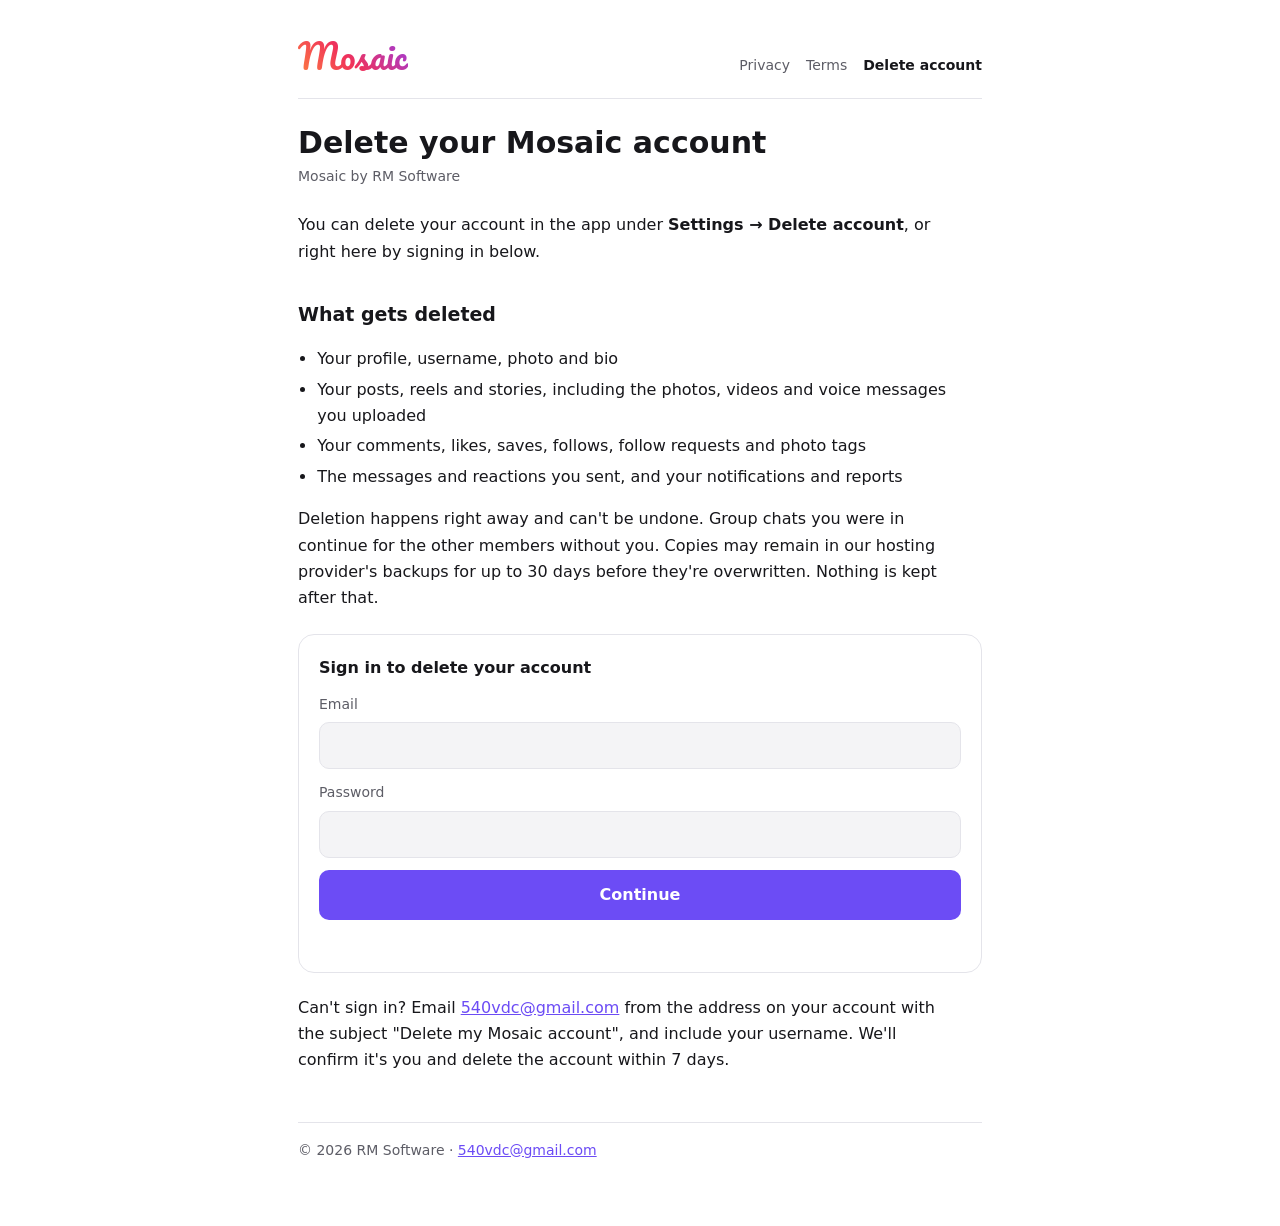
==== mosaic/delete-account.html @ f6efe1b0 "Mosaic web 1.2: privacy policy, terms, account deletion page Co-Authored-By: Claude Opus 5.5 <norepl" ====
<!doctype html>
<html lang="en">
<head>
<meta charset="utf-8">
<meta name="viewport" content="width=device-width, initial-scale=1, viewport-fit=cover">
<title>Delete Your Mosaic Account</title>
<link rel="stylesheet" href="legal.css">
</head>
<body>
<div class="wrap">
  <header><a class="logo" href="./">Mosaic</a>
    <nav><a href="privacy.html">Privacy</a><a href="terms.html">Terms</a><a href="delete-account.html" aria-current="page">Delete account</a></nav></header>

  <h1>Delete your Mosaic account</h1>
  <p class="updated">Mosaic by RM Software</p>

  <p>You can delete your account in the app under <b>Settings → Delete account</b>, or right here by signing in below.</p>

  <h2>What gets deleted</h2>
  <ul>
    <li>Your profile, username, photo and bio</li>
    <li>Your posts, reels and stories, including the photos, videos and voice messages you uploaded</li>
    <li>Your comments, likes, saves, follows, follow requests and photo tags</li>
    <li>The messages and reactions you sent, and your notifications and reports</li>
  </ul>
  <p>Deletion happens right away and can't be undone. Group chats you were in continue for the other members without you. Copies may remain in our hosting provider's backups for up to 30 days before they're overwritten. Nothing is kept after that.</p>

  <form class="card" id="signin" novalidate>
    <b>Sign in to delete your account</b>
    <label for="email">Email<input type="email" id="email" autocomplete="email" required></label>
    <label for="password">Password<input type="password" id="password" autocomplete="current-password" required></label>
    <button type="submit" id="signin-btn">Continue</button>
    <div class="msg" id="signin-msg" role="status"></div>
  </form>

  <div class="card" id="confirm" hidden>
    <b>Delete <span id="who"></span>?</b>
    <p style="margin:0">This permanently deletes the account and everything listed above.</p>
    <label for="typed">Type DELETE to confirm<input type="text" id="typed" autocomplete="off" autocapitalize="characters"></label>
    <button class="danger" id="delete-btn" disabled>Delete my account</button>
    <button class="plain" id="cancel-btn" type="button">Cancel</button>
    <div class="msg" id="confirm-msg" role="status"></div>
  </div>

  <div class="card" id="done" hidden>
    <b>Your account was deleted.</b>
    <p style="margin:0">Your profile and everything you posted or sent have been removed from Mosaic.</p>
  </div>

  <p>Can't sign in? Email <a href="mailto:540vdc@gmail.com?subject=Delete%20my%20Mosaic%20account">540vdc@gmail.com</a> from the address on your account with the subject "Delete my Mosaic account", and include your username. We'll confirm it's you and delete the account within 7 days.</p>

  <footer>© 2026 RM Software · <a href="mailto:540vdc@gmail.com">540vdc@gmail.com</a></footer>
</div>

<script src="config.js"></script>
<script src="lib/supabase.js"></script>
<script>
'use strict';
(function () {
  const $ = id => document.getElementById(id);
  const cfg = window.MOSAIC_CONFIG || {};
  const say = (id, text, isErr) => { const m = $(id); m.textContent = text; m.classList.toggle('err', !!isErr); };
  if (!window.supabase || !cfg.url || !cfg.key) {
    say('signin-msg', "Sign-in isn't available on this page right now. Use the app, or email us at the address below.", true);
    $('signin-btn').disabled = true;
    return;
  }
  // A separate storage key keeps this page from signing anyone out of the web app.
  const sb = supabase.createClient(cfg.url, cfg.key, { auth: { persistSession: false, storageKey: 'mosaic_delete_page' } });
  let user = null;

  $('signin').addEventListener('submit', async e => {
    e.preventDefault();
    const email = $('email').value.trim(), password = $('password').value;
    if (!email || !password) { say('signin-msg', 'Enter your email and password.', true); return; }
    $('signin-btn').disabled = true; say('signin-msg', 'Signing in…');
    const { data, error } = await sb.auth.signInWithPassword({ email, password });
    $('signin-btn').disabled = false;
    if (error) {
      const text = /invalid/i.test(error.message) ? 'Incorrect email or password.'
        : /fetch|network/i.test(error.message) ? "Couldn't reach Mosaic. Check your connection and try again." : error.message;
      say('signin-msg', text, true); return;
    }
    user = data.user;
    const { data: profile } = await sb.from('profiles').select('username').eq('id', user.id).maybeSingle();
    $('who').textContent = profile ? '@' + profile.username : email;
    say('signin-msg', '');
    $('signin').hidden = true; $('confirm').hidden = false; $('typed').focus();
  });

  $('typed').addEventListener('input', () => { $('delete-btn').disabled = $('typed').value.trim().toUpperCase() !== 'DELETE'; });

  $('cancel-btn').addEventListener('click', async () => {
    await sb.auth.signOut({ scope: 'local' }).catch(() => {});
    user = null; $('typed').value = ''; $('password').value = '';
    $('confirm').hidden = true; $('signin').hidden = false;
  });

  $('delete-btn').addEventListener('click', async () => {
    $('delete-btn').disabled = true; say('confirm-msg', 'Deleting your files…');
    try {
      const bucket = sb.storage.from('media');
      for (;;) {
        const { data, error } = await bucket.list(user.id, { limit: 1000 });
        if (error) throw error;
        const paths = (data || []).filter(f => f.name && f.id).map(f => `${user.id}/${f.name}`);
        if (!paths.length) break;
        const r = await bucket.remove(paths);
        if (r.error) throw r.error;
        if (paths.length < 1000) break;
      }
      say('confirm-msg', 'Deleting your account…');
      const { error } = await sb.rpc('delete_my_account');
      if (error) throw error;
      await sb.auth.signOut({ scope: 'local' }).catch(() => {});
      $('confirm').hidden = true; $('done').hidden = false;
    } catch (err) {
      $('delete-btn').disabled = false;
      say('confirm-msg', "Something went wrong and your account wasn't deleted: " + (err.message || err) + '. Try again, or email us.', true);
    }
  });
})();
</script>
</body>
</html>
---- mosaic/legal.css ----
/* Mosaic — shared style for the public pages (privacy, terms, account deletion). (c) RM Software */
@font-face { font-family: "Pacifico"; src: url("fonts/pacifico.woff2") format("woff2"); font-display: swap; }
:root {
  --bg: #ffffff; --bg2: #f4f4f6; --fg: #17171b; --fg2: #5d5d66; --line: #e4e4ea;
  --accent: #6c4cf5; --danger: #e0244d;
  --brand: linear-gradient(45deg, #ff8a3d, #f0325a 45%, #8f3cf2);
  color-scheme: light;
}
@media (prefers-color-scheme: dark) {
  :root { --bg: #0b0b0d; --bg2: #18181c; --fg: #f3f3f6; --fg2: #a9a9b3; --line: #26262c; --accent: #9b85ff; --danger: #ff5a7a; color-scheme: dark; }
}
* { box-sizing: border-box; }
body { margin: 0; background: var(--bg); color: var(--fg); font: 16px/1.65 Roboto, system-ui, -apple-system, "Segoe UI", sans-serif; }
.wrap { max-width: 720px; margin: 0 auto; padding: 28px max(18px, env(safe-area-inset-right, 0px)) 64px max(18px, env(safe-area-inset-left, 0px)); }
header { display: flex; align-items: baseline; justify-content: space-between; gap: 12px; flex-wrap: wrap; border-bottom: 1px solid var(--line); padding-bottom: 14px; margin-bottom: 26px; }
.logo { font-family: "Pacifico", "Brush Script MT", cursive; font-size: 34px; background: var(--brand); -webkit-background-clip: text; background-clip: text; color: transparent; text-decoration: none; }
nav { display: flex; gap: 16px; font-size: 14px; }
nav a { color: var(--fg2); text-decoration: none; }
nav a[aria-current] { color: var(--fg); font-weight: 600; }
h1 { font-size: 30px; line-height: 1.2; margin: 0 0 4px; text-wrap: balance; }
.updated { color: var(--fg2); font-size: 14px; margin: 0 0 24px; }
h2 { font-size: 19px; margin: 34px 0 8px; }
p, li { max-width: 65ch; }
ul { padding-left: 1.2em; }
li { margin: 4px 0; }
a { color: var(--accent); }
.note { background: var(--bg2); border-radius: 12px; padding: 14px 16px; margin: 18px 0; }
footer { margin-top: 48px; padding-top: 16px; border-top: 1px solid var(--line); color: var(--fg2); font-size: 14px; }

/* Account deletion form */
.card { border: 1px solid var(--line); border-radius: 16px; padding: 20px; margin: 22px 0; display: flex; flex-direction: column; gap: 12px; }
label { font-size: 14px; color: var(--fg2); display: flex; flex-direction: column; gap: 6px; }
input[type=email], input[type=password], input[type=text] { font: inherit; color: var(--fg); background: var(--bg2); border: 1px solid var(--line); border-radius: 10px; padding: 11px 13px; }
input:focus-visible, button:focus-visible { outline: 2px solid var(--accent); outline-offset: 2px; }
button { font: inherit; font-weight: 600; border: 0; border-radius: 10px; padding: 12px 16px; cursor: pointer; background: var(--accent); color: #fff; }
button.danger { background: var(--danger); }
button.plain { background: var(--bg2); color: var(--fg); }
button:disabled { opacity: .5; cursor: default; }
.msg { min-height: 1.4em; font-size: 14px; }
.msg.err { color: var(--danger); }
[hidden] { display: none !important; }
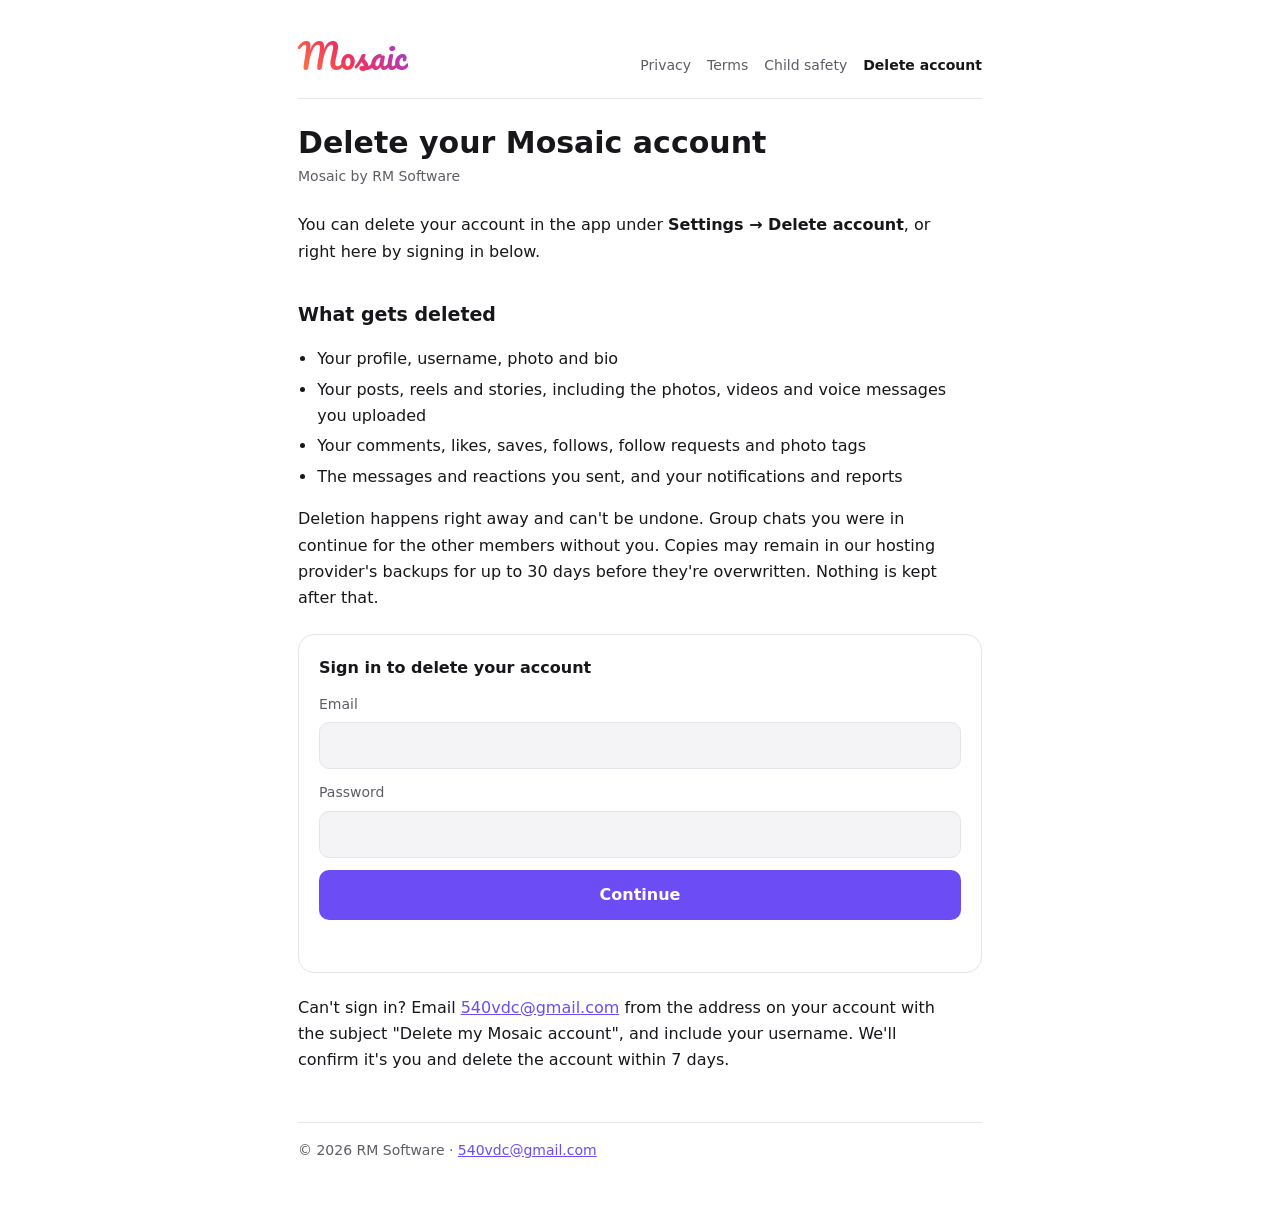
==== commit 9d2984d6: "Mosaic web: Child Safety Standards page, child safety report reason Co-Authored-By: Claude Opus 5.5 " ====
--- a/mosaic/delete-account.html
+++ b/mosaic/delete-account.html
@@ -9,7 +9,7 @@
 <body>
 <div class="wrap">
   <header><a class="logo" href="./">Mosaic</a>
-    <nav><a href="privacy.html">Privacy</a><a href="terms.html">Terms</a><a href="delete-account.html" aria-current="page">Delete account</a></nav></header>
+    <nav><a href="privacy.html">Privacy</a><a href="terms.html">Terms</a><a href="child-safety.html">Child safety</a><a href="delete-account.html" aria-current="page">Delete account</a></nav></header>
 
   <h1>Delete your Mosaic account</h1>
   <p class="updated">Mosaic by RM Software</p>
